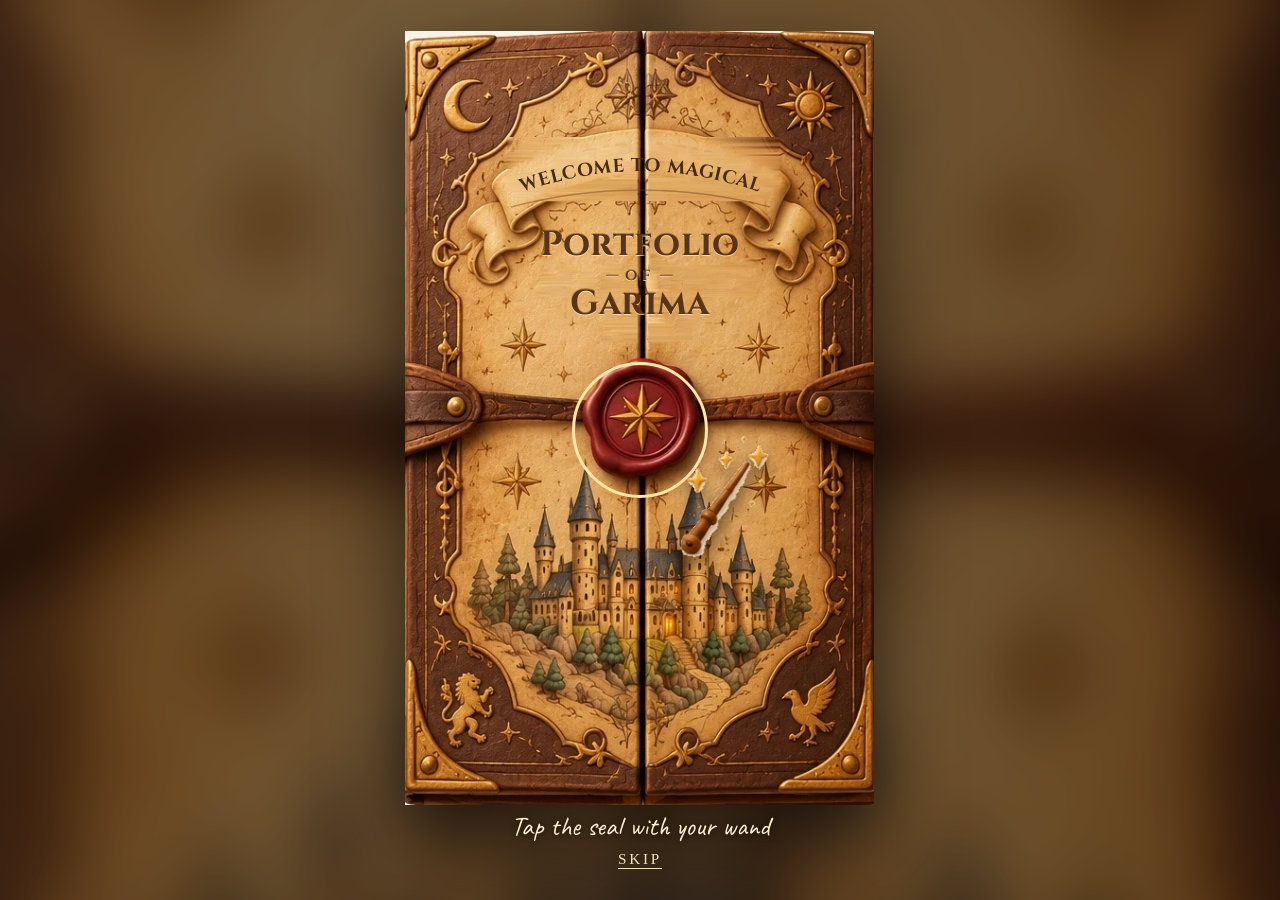
==== index.html @ 76c867f3 "Contact: simple letter with a Send My Owl button, socials below, drop super.page Co-Authored-By: Cla" ====
<!doctype html>
<html lang="en">
<head>
<meta charset="utf-8">
<meta name="viewport" content="width=device-width,initial-scale=1">
<title>Portfolio of Garima Sahani</title>
<meta name="description" content="Garima Sahani, product marketer and growth strategist. Product-led growth campaigns and GTM that own the full funnel, told as a magical map.">
<meta property="og:title" content="Portfolio of Garima Sahani">
<meta property="og:description" content="Products, brought to life. Users, enchanted to stay.">
<meta property="og:image" content="public/assets/map/els/greathall.png">
<link rel="icon" href="public/assets/icons/wand.png">
<script>try{if(localStorage.getItem('ma-theme')==='night')document.documentElement.setAttribute('data-theme','night');if(!sessionStorage.getItem('ma-entered'))document.documentElement.classList.add('door-on')}catch(e){}
// if the scripts never run, don't leave the cover stuck over the map
setTimeout(function(){if(!window.MA)document.documentElement.classList.remove('door-on')},5000)</script>
<link rel="preconnect" href="https://fonts.googleapis.com"><link rel="preconnect" href="https://fonts.gstatic.com" crossorigin>
<link rel="stylesheet" href="https://fonts.googleapis.com/css2?family=Caveat:wght@400;600&family=Hanken+Grotesk:wght@400;500;600;700&family=Cinzel:wght@600;700&family=Cinzel+Decorative:wght@700&family=Cormorant+Garamond:ital,wght@0,500;0,600;0,700;1,500&family=IM+Fell+English&display=swap">
<link rel="stylesheet" href="assets/css/academy.css?v=68"><link rel="stylesheet" href="assets/css/landing.css?v=68">
<script src="assets/js/core.js?v=68" defer></script><script src="assets/js/landing.js?v=68" defer></script>
</head>
<body data-page="home">
<header class="nav" id="top">
  <div class="wrap">
    <ul class="links" id="links"><li><a href="index.html" aria-current="page">Home</a></li><li><a href="about.html">About</a></li><li><a href="experience.html">Experience</a></li><li><a href="skills.html">Skills</a></li><li><a href="projects.html">Projects</a></li><li><a href="spec-lab.html">Spec Lab</a></li><li><a href="common-room.html">Common Room</a></li><li><a href="contact.html">Contact</a></li></ul>
    <button class="navbtn" id="searchBtn" type="button" aria-label="Accio: search the site (press /)"><img src="public/assets/ornaments/search.png" alt=""></button>
    <button class="navbtn" id="themeBtn" type="button" aria-pressed="false" aria-label="Nox: darken the room, light it with your wand"><img src="public/assets/icons/moon.png" alt=""></button>
    <button class="navbtn" id="menuBtn" type="button" aria-expanded="false" aria-controls="links" aria-label="Menu"><img src="public/assets/ornaments/menu.png" alt=""></button>
  </div>
</header>

<!-- The whole landing page is the opened map: every place on it is a room of the portfolio -->
<main id="main" class="world">
  <h1 class="sr">Portfolio of Garima Sahani</h1>
  <svg class="paths" id="paths" aria-hidden="true"></svg>
  <nav class="mapworld" id="world" aria-label="Map of the portfolio"></nav>
</main>

<!-- The cover: a leather-bound map, sealed with wax, shown once per visit -->
<div class="door" id="door" role="dialog" aria-modal="true" aria-label="Portfolio of Garima: tap the seal to open the map">
  <div class="coverfill" aria-hidden="true"></div>
  <div class="door-dust" id="doorDust" aria-hidden="true"></div>
  <div class="book" id="portal">
    <div class="half l"><div class="cv"><img src="public/assets/map/cover.jpg" alt="" width="496" height="818">
        <svg class="rib" viewBox="0 0 496 818"><path id="arcL" d="M118 172Q248 124 380 172" fill="none"/><path class="edge" d="M112 186Q248 150 386 186"/><text text-anchor="middle"><textPath href="#arcL" startOffset="50%">WELCOME TO MAGICAL</textPath></text></svg>
        <p class="ttl"><b>Portfolio</b><span>of</span><b>Garima</b></p></div></div>
    <div class="half r"><div class="cv"><img src="public/assets/map/cover.jpg" alt="" width="496" height="818">
        <svg class="rib" viewBox="0 0 496 818"><path id="arcR" d="M118 172Q248 124 380 172" fill="none"/><path class="edge" d="M112 186Q248 150 386 186"/><text text-anchor="middle"><textPath href="#arcR" startOffset="50%">WELCOME TO MAGICAL</textPath></text></svg>
        <p class="ttl"><b>Portfolio</b><span>of</span><b>Garima</b></p></div></div>
    <button class="wax" id="doorOpen" type="button" aria-label="Break the seal and open the map"></button>
    <img class="wandhint" src="public/assets/icons/wand.png" alt="" aria-hidden="true">
  </div>
  <p class="door-hint">Tap the seal with your wand</p>
  <button class="doorskip" id="doorSkip" type="button">Skip</button>
</div>

<div class="accio" id="accio" role="dialog" aria-modal="true" aria-labelledby="accioL">
  <div class="box"><label id="accioL" for="accioQ">Accio…</label><input id="accioQ" type="search" placeholder="a project, a brand, a skill" autocomplete="off"><ul id="accioOut"></ul></div>
</div>
</body>
</html>
---- assets/css/academy.css ----
/* Magical Academy design system: tokens, type, parchment, ornaments, shared components */
:root{
  --red:#B82E24; --red-deep:#7E1D16;
  --gold:#D4A84A; --gold-soft:#E9CF8E; --gold-text:#7A5716;
  --green:#3B6B4F; --blue:#3A5BA9; --plum:#6C4BA6;
  --brown:#6B4A2F; --brown-deep:#4A3220; --ink:#3E2A1A;
  --parch:#F6E8D6; --parch-2:#EEDCC0; --parch-3:#E4CCA6; --stone:#A8A39A;
  --display:'Cinzel',Georgia,serif;
  --serif:'Cormorant Garamond',Georgia,serif;
  --fell:'IM Fell English',Georgia,serif;
  --hand:'Caveat',cursive;
  --shadow:0 2px 0 rgba(255,255,255,.6) inset,0 10px 24px -12px rgba(74,50,32,.45);
  --clay:drop-shadow(0 10px 12px rgba(74,50,32,.28));
  --ease:cubic-bezier(.2,.8,.2,1);
  --wrap:1160px;
}
*{box-sizing:border-box}
html{scroll-behavior:smooth;-webkit-text-size-adjust:100%}
body{font-variant-ligatures:none;font-feature-settings:'liga' 0,'clig' 0,'dlig' 0,'calt' 0;margin:0;color:var(--ink);font:500 1.22rem/1.6 var(--serif);
  background-color:var(--parch);
  background-image:radial-gradient(ellipse at 50% 0,rgba(255,250,240,.7),transparent 60%),radial-gradient(ellipse at 50% 120%,rgba(180,130,70,.18),transparent 60%),url(../../public/assets/backgrounds/parchment.svg);
  background-attachment:fixed,fixed,scroll;overflow-x:hidden}
body::before{content:"";position:fixed;inset:0;pointer-events:none;z-index:1;box-shadow:inset 0 0 120px rgba(140,95,45,.22)}
img{max-width:100%;display:block}
a{color:var(--red-deep);text-underline-offset:3px}
h1,h2,h3{font-weight:700;color:var(--brown-deep);line-height:1.12;margin:0}
p{margin:0}
button{font:inherit;color:inherit}
:focus-visible{outline:3px solid var(--plum);outline-offset:3px;border-radius:6px}
.sr{position:absolute!important;width:1px;height:1px;overflow:hidden;clip:rect(0 0 0 0);white-space:nowrap}
.skip{position:absolute;left:12px;top:-60px;z-index:100;background:var(--brown);color:var(--parch);padding:8px 14px;border-radius:8px}
.skip:focus{top:12px}
.wrap{max-width:var(--wrap);margin:0 auto;padding:0 24px;position:relative;z-index:2}
.todo{font-family:var(--hand);font-size:1.1em;color:var(--plum);background:rgba(108,75,166,.08);border:1px dashed rgba(108,75,166,.45);padding:0 6px;border-radius:6px}

/* ornaments */
.orn{display:flex;align-items:center;gap:12px;color:var(--gold)}
.orn::before,.orn::after{content:"";height:1px;flex:1;background:linear-gradient(90deg,transparent,var(--gold) 30%,var(--gold) 70%,transparent)}
.star{width:14px;height:14px;flex:none;background:currentColor;clip-path:polygon(50% 0,61% 39%,100% 50%,61% 61%,50% 100%,39% 61%,0 50%,39% 39%)}
.label{font:400 .95rem/1 var(--fell);letter-spacing:.32em;text-transform:uppercase;color:var(--gold-text)}
.shead{text-align:center;max-width:760px;margin:0 auto 48px}
.shead .label{display:inline-flex;align-items:center;gap:10px}
.shead .label .star{width:10px;height:10px;color:var(--gold)}
.shead h2{font-family:var(--display);font-size:clamp(2rem,4.6vw,3.3rem);margin:14px 0 14px;letter-spacing:.01em}
.shead p{font-size:1.3rem;color:var(--brown)}
.shead .orn{max-width:340px;margin:18px auto 0}
.frame{position:relative;border:1.5px solid var(--gold);border-radius:18px;padding:6px}
.frame::after{content:"";position:absolute;inset:5px;border:1px solid rgba(212,168,74,.55);border-radius:13px;pointer-events:none}
.corners>i{position:absolute;width:56px;height:68px;background:url(../../public/assets/ornaments/corner.png) no-repeat center/contain;pointer-events:none;z-index:3}
.corners>i:nth-child(1){left:6px;top:6px}
.corners>i:nth-child(2){right:6px;top:6px;transform:scaleX(-1)}
.corners>i:nth-child(3){left:6px;bottom:6px;transform:scaleY(-1)}
.corners>i:nth-child(4){right:6px;bottom:6px;transform:scale(-1)}

/* clay objects */
.clay{filter:var(--clay);transition:transform .45s var(--ease),filter .45s}
.float{animation:float 6s ease-in-out infinite}
@keyframes float{50%{transform:translateY(-10px)}}

/* buttons: sculpted brown pill with antique-gold rim, like the kit's EXPLORE */
.btn{--b:var(--brown);display:inline-flex;align-items:center;gap:12px;padding:14px 28px;border-radius:999px;border:2.5px solid var(--gold);
  background:linear-gradient(180deg,#8A6240 0%,var(--b) 45%,#553822 100%);color:#F8E9C8;font:400 1rem/1 var(--fell);letter-spacing:.2em;text-transform:uppercase;text-decoration:none;cursor:pointer;
  box-shadow:inset 0 2px 0 rgba(255,235,190,.35),inset 0 -3px 0 rgba(0,0,0,.25),0 0 0 2px #8A6420,0 10px 20px -8px rgba(74,50,32,.6);transition:transform .25s var(--ease),box-shadow .25s}
.btn:hover{transform:translateY(-2px);box-shadow:inset 0 2px 0 rgba(255,235,190,.35),inset 0 -3px 0 rgba(0,0,0,.25),0 0 0 2px #8A6420,0 0 22px rgba(212,168,74,.55),0 14px 24px -8px rgba(74,50,32,.6)}
.btn:active{transform:translateY(1px)}
.btn .arr{transition:transform .25s}
.btn:hover .arr{transform:translateX(4px)}
.btn.ghost{background:rgba(255,248,236,.7);color:var(--brown-deep);box-shadow:inset 0 2px 0 #fff,0 0 0 2px rgba(138,100,32,.35),0 8px 16px -10px rgba(74,50,32,.5)}
.chip{display:inline-block;font:400 .78rem/1 var(--fell);letter-spacing:.18em;text-transform:uppercase;padding:6px 10px 5px;border-radius:999px;border:1px solid rgba(212,168,74,.8);color:var(--gold-text);background:rgba(255,250,240,.6)}

/* top navigation */
.nav{position:sticky;top:0;z-index:60;background:rgba(246,232,214,.92);backdrop-filter:blur(6px);-webkit-backdrop-filter:blur(6px);border-bottom:1.5px solid var(--gold);box-shadow:0 1px 0 #fff8,0 6px 18px -12px rgba(74,50,32,.5)}
.nav::after{content:"";position:absolute;left:0;right:0;bottom:-5px;height:1px;background:rgba(212,168,74,.5)}
.nav .wrap{display:flex;align-items:center;gap:18px;height:66px}
.brand{font-variant-ligatures:none;display:flex;align-items:center;gap:10px;text-decoration:none;color:var(--brown-deep);font:700 1.05rem/1 var(--display);margin-right:auto;white-space:nowrap}
.brand img{width:34px;height:34px;object-fit:contain;filter:drop-shadow(0 3px 3px rgba(74,50,32,.3))}
.links{display:flex;gap:2px;list-style:none;margin:0;padding:0}
.links a{display:block;padding:8px 10px;border-radius:999px;text-decoration:none;color:var(--brown);font:400 .98rem/1 var(--fell);letter-spacing:.06em;transition:background .2s,color .2s}
.links a:hover,.links a[aria-current]{background:rgba(212,168,74,.22);color:var(--brown-deep)}
.navbtn{width:42px;height:42px;border:0;padding:0;background:none;cursor:pointer;border-radius:50%;flex:none;display:grid;place-items:center}
.navbtn img{width:40px;height:40px;object-fit:contain;transition:transform .25s}
.navbtn:hover img{transform:scale(1.08) rotate(-4deg)}
#menuBtn{display:none}
@media (max-width:1080px){
  #menuBtn{display:grid}
  .links{position:absolute;top:66px;left:12px;right:12px;flex-direction:column;padding:10px;background:var(--parch);border:1.5px solid var(--gold);border-radius:16px;box-shadow:0 18px 30px -16px rgba(74,50,32,.6);display:none}
  .links.open{display:flex}
  .links a{padding:13px 14px;font-size:1.1rem}
  .brand span{display:none}
}

/* footer */
.foot{position:relative;z-index:2;text-align:center;padding:40px 24px 56px;color:var(--brown);font-family:var(--fell)}
.foot .orn{max-width:420px;margin:0 auto 16px}
.foot p+p{margin-top:6px;font-family:var(--hand);font-size:1.35rem;color:var(--gold-text)}

/* search (Accio) */
.accio{position:fixed;inset:0;z-index:80;background:rgba(62,42,26,.45);display:none;align-items:flex-start;justify-content:center;padding:12vh 16px 16px}
.accio.open{display:flex}
.accio .box{width:min(560px,100%);background:var(--parch) url(../../public/assets/backgrounds/parchment.svg);border:2px solid var(--gold);border-radius:18px;padding:18px;box-shadow:0 30px 60px -20px rgba(40,25,10,.6)}
.accio label{font:400 .9rem/1 var(--fell);letter-spacing:.2em;text-transform:uppercase;color:var(--gold-text)}
.accio input{width:100%;margin-top:10px;padding:12px 14px;font:500 1.25rem var(--serif);border:1.5px solid rgba(138,100,32,.5);border-radius:12px;background:#FFF9EE;color:var(--ink)}
.accio ul{list-style:none;margin:12px 0 0;padding:0;max-height:50vh;overflow:auto}
.accio li a{display:block;padding:9px 10px;border-radius:10px;text-decoration:none;color:var(--ink)}
.accio li a:hover,.accio li a:focus{background:rgba(212,168,74,.2)}
.accio li small{display:block;font-family:var(--fell);color:var(--gold-text);font-size:.85rem}

/* sparkles */
.spark{position:fixed;z-index:90;pointer-events:none;width:10px;height:10px;background:var(--gold);clip-path:polygon(50% 0,61% 39%,100% 50%,61% 61%,50% 100%,39% 61%,0 50%,39% 39%);animation:spark .8s ease-out forwards}
@keyframes spark{to{transform:translate(var(--dx),var(--dy)) scale(.2) rotate(120deg);opacity:0}}

/* night: the room goes dark and only the wand's light remains */
.darkness{position:fixed;inset:0;z-index:55;pointer-events:none;opacity:0;transition:opacity .5s;background:radial-gradient(circle 200px at var(--lx,50%) var(--ly,40%),rgba(255,200,110,.12) 0,rgba(20,12,4,.2) 55%,rgba(14,9,4,.93) 100%)}
:root[data-theme="night"] .darkness{opacity:1}
:root[data-theme="night"] .nav{background:rgba(42,28,16,.96);border-color:#8A6420}
:root[data-theme="night"] .nav .brand,:root[data-theme="night"] .links a{color:#F1DDB4}
.lumos-hint{position:fixed;left:50%;bottom:calc(18px + env(safe-area-inset-bottom,0px));transform:translateX(-50%);z-index:58;background:rgba(30,20,10,.88);color:#F1DDB4;font:1.25rem var(--hand);padding:6px 16px;border-radius:999px;display:none;white-space:nowrap;max-width:calc(100vw - 32px);overflow:hidden;text-overflow:ellipsis}
:root[data-theme="night"] .lumos-hint{display:block}

/* photos keep a warm storybook tone */
.photo img{filter:sepia(.28) saturate(.9) contrast(1.03)}

@media (prefers-reduced-motion:reduce){
  *,*::before,*::after{animation-duration:.01ms!important;animation-iteration-count:1!important;transition-duration:.01ms!important;scroll-behavior:auto!important}
}

/* gold clay frame: a sculpted, rounded gilt moulding around a vintage-toned photo */
.gframe{position:relative;margin:0;padding:11px;border-radius:24px;
  background:radial-gradient(circle at 30% 20%,#FFF1C4 0,rgba(255,241,196,0) 32%),linear-gradient(150deg,#F4D68C 0%,#D4A84A 38%,#B07F2C 68%,#E6C373 100%);
  box-shadow:inset 0 3px 2px rgba(255,248,220,.85),inset 0 -5px 7px rgba(105,66,14,.5),inset 3px 0 4px rgba(255,236,180,.45),inset -3px 0 5px rgba(120,80,20,.35),0 14px 22px -10px rgba(74,50,32,.6),0 2px 0 rgba(74,50,32,.15)}
.gframe::before{content:"";position:absolute;inset:5px;border-radius:19px;border:1.5px solid rgba(255,244,208,.55);box-shadow:inset 0 0 0 1px rgba(122,87,22,.25);pointer-events:none}
.gframe .gf-in{position:relative;display:block;border-radius:15px;overflow:hidden;box-shadow:0 0 0 2px #8A6420,inset 0 2px 6px rgba(0,0,0,.35)}
.gframe .gf-in::after{content:"";position:absolute;inset:0;pointer-events:none;border-radius:inherit;background:radial-gradient(ellipse at 50% 45%,transparent 55%,rgba(74,42,12,.42) 100%);box-shadow:inset 0 3px 8px rgba(40,24,6,.45)}
.gframe img{display:block;width:100%;height:auto;object-fit:cover;filter:sepia(.5) saturate(.78) contrast(1.06) brightness(.97)}
.gframe.oval,.gframe.oval::before,.gframe.oval .gf-in{border-radius:50%}
.gframe.oval img{aspect-ratio:1/1}
.gframe figcaption{font:1.3rem/1.1 var(--hand);text-align:center;color:var(--brown-deep);margin-top:10px}
.gframe .knob{position:absolute;width:16px;height:16px;border-radius:50%;background:radial-gradient(circle at 35% 30%,#FFF3C8,#D4A84A 55%,#8A6420);box-shadow:0 2px 3px rgba(74,50,32,.45)}

/* Wand cursor: the tip of the wand (top right) is the hotspot */
html,body,#lab,#lab *{cursor:url(../../public/assets/icons/wand-cursor.png) 35 14,auto}
a,button,summary,label,select,[role=button],[tabindex]:not([tabindex="-1"]),.book,.potion,.house,.orb,.hatbtn,.card,#lab button,#lab .ccard,#lab [onclick]{cursor:url(../../public/assets/icons/wand-cursor.png) 35 14,pointer}
input:not([type=range]):not([type=checkbox]):not([type=radio]):not([type=submit]),textarea{cursor:text}

/* subpages: a way back to the map, a next-room pager and the footer room list */
.roomtop{padding-top:22px}
.backmap{display:inline-block;font:400 .95rem var(--fell);letter-spacing:.14em;text-transform:uppercase;color:var(--gold-text);text-decoration:none;padding:6px 12px;border-radius:999px;border:1px solid rgba(212,168,74,.7);background:rgba(255,250,240,.6)}
.backmap:hover{background:rgba(212,168,74,.2)}
.roompager{margin:10px auto 70px}
.footnav{display:flex;flex-wrap:wrap;justify-content:center;gap:4px 14px;margin:0 auto 14px;max-width:760px}
.footnav a{color:var(--brown);font:400 .95rem var(--fell);letter-spacing:.1em;text-transform:uppercase;text-decoration:none}
.footnav a:hover{color:var(--red-deep);text-decoration:underline}
main>section:first-of-type{padding-top:50px}

/* ---------- the book: a desk, a leather nav, and every section a parchment page bound in leather ---------- */
body{background:#3A2213;background-image:radial-gradient(ellipse at 50% 0,rgba(140,90,50,.55),transparent 60%),radial-gradient(ellipse at 50% 120%,rgba(0,0,0,.45),transparent 60%),repeating-linear-gradient(90deg,rgba(0,0,0,.14) 0 2px,transparent 2px 9px,rgba(255,220,170,.04) 9px 11px,transparent 11px 23px),linear-gradient(180deg,#5A3519,#3A2213);background-attachment:fixed}
body::before{box-shadow:inset 0 0 160px rgba(0,0,0,.55)}
.nav{background:linear-gradient(180deg,#7A4826,#5A3318 60%,#45260F);border-bottom:2px solid #C9973F;box-shadow:0 2px 0 #2E1A0B,0 10px 20px -8px rgba(0,0,0,.6)}
.nav::after{background:rgba(201,151,63,.45)}
.nav .brand{color:#F3E0B5}
.links a{color:#EBD3A0}
.links a:hover,.links a[aria-current]{background:rgba(201,151,63,.25);color:#FFF1CF}
@media (max-width:1080px){.links{background:linear-gradient(180deg,#6A3C1D,#4B2A13);border-color:#C9973F}}
main>section{padding:46px 0}
main>section>.wrap,body[data-page=case] main>.wrap,.lost>div{max-width:calc(var(--wrap) + 40px);padding:clamp(40px,6vw,72px) clamp(20px,5vw,64px);border-radius:14px;
  background:radial-gradient(circle at 12% 10%,rgba(120,72,24,.16),transparent 14%),radial-gradient(circle at 90% 85%,rgba(120,72,24,.15),transparent 16%),radial-gradient(circle at 75% 20%,rgba(255,250,230,.4),transparent 28%),radial-gradient(ellipse at 50% 45%,#F3E2BC 0,#E8D0A0 60%,#D6B57D 100%);
  box-shadow:inset 0 0 0 2px rgba(138,90,38,.55),inset 0 0 0 7px rgba(243,226,188,.7),inset 0 0 0 8px rgba(138,90,38,.4),inset 0 0 60px rgba(110,66,22,.35),0 0 0 4px #C9973F,0 0 0 16px #6A3C1D,0 0 0 18px #2E1A0B,0 34px 60px -22px rgba(0,0,0,.85)}
main>section>.wrap::before,body[data-page=case] main>.wrap::before,.lost>div::before{content:"";position:absolute;inset:-14px;pointer-events:none;z-index:4;
  background:url(../../public/assets/ornaments/corner.png) left top/52px auto no-repeat,url(../../public/assets/ornaments/corner-tr.png) right top/52px auto no-repeat}
main>section>.wrap::after,body[data-page=case] main>.wrap::after,.lost>div::after{content:"";position:absolute;inset:-14px;pointer-events:none;z-index:4;
  background:url(../../public/assets/ornaments/corner-bl.png) left bottom/52px auto no-repeat,url(../../public/assets/ornaments/corner-br.png) right bottom/52px auto no-repeat}
@media (max-width:700px){main>section>.wrap{margin:0 14px;box-shadow:inset 0 0 0 2px rgba(138,90,38,.55),inset 0 0 60px rgba(110,66,22,.35),0 0 0 3px #C9973F,0 0 0 10px #6A3C1D,0 0 0 12px #2E1A0B,0 24px 40px -20px rgba(0,0,0,.85)}main>section>.wrap::before,main>section>.wrap::after{inset:-9px;background-size:36px auto}}
/* section titles read like the map's plaques */
.shead h2{display:table;margin-left:auto;margin-right:auto;font-family:var(--display);font-weight:700;letter-spacing:.02em;padding:.25em .9em .3em;border-radius:12px;background:linear-gradient(180deg,#F8EACB,#EBD3A0);box-shadow:inset 0 0 0 1.5px rgba(138,90,38,.55),0 6px 12px -6px rgba(60,30,8,.5)}
.shead .label{color:#7A4A1C}
/* things that sit on the desk, outside the pages */
.roomtop{padding-top:26px}
.backmap{color:#F3E0B5;border-color:rgba(201,151,63,.8);background:rgba(46,26,11,.35)}
.backmap:hover{background:rgba(201,151,63,.25)}
.roompager a{color:#F3E0B5}
.roompager .btn.ghost{background:linear-gradient(180deg,#F8EACB,#EBD3A0);color:#4A3220}
.foot{color:#E8D2A4}
.foot p+p{color:#D9AE55}
.footnav a{color:#EBD3A0}
.footnav a:hover{color:#fff}
body[data-page=case] main>.wrap{margin:40px auto}
.lost>div{position:relative}

/* the top bar holds only search, night mode and the menu; every room lives in the menu */
.nav .brand{display:none}
.nav .wrap{justify-content:flex-end}
#menuBtn{display:grid}
.links{position:absolute;top:calc(100% + 6px);right:12px;left:auto;width:min(290px,calc(100vw - 24px));flex-direction:column;gap:2px;padding:10px;border:1.5px solid #C9973F;border-radius:16px;
  background:linear-gradient(180deg,#6A3C1D,#4B2A13);box-shadow:0 18px 30px -16px rgba(0,0,0,.8);display:none}
.links.open{display:flex}
.links a{padding:11px 14px;font-size:1.05rem}

.soundtoggle{display:block;width:100%;text-align:left;border:0;background:none;padding:11px 14px;border-radius:999px;color:#EBD3A0;font:400 1.05rem/1 var(--fell);letter-spacing:.06em;cursor:pointer;border-top:1px solid rgba(201,151,63,.3);border-radius:0 0 12px 12px;margin-top:4px}
.soundtoggle:hover{background:rgba(201,151,63,.25);color:#FFF1CF}
---- assets/css/landing.css ----
/* Landing: the wax-sealed cover, then the opened map filling the screen. Nothing else. */
body[data-page=home]{overflow:hidden;height:100vh;height:100dvh}
body[data-page=home]::before{display:none}

/* the top bar floats over the map: search, night and the menu, nothing more */
body[data-page=home] .nav{position:fixed;left:auto;right:0;top:0;background:none;border:0;box-shadow:none;z-index:70}
body[data-page=home] .nav::after{display:none}
body[data-page=home] .nav .wrap{max-width:none;height:auto;padding:14px 16px;gap:10px}

/* ---------- the map: one parchment sheet filling the screen, built from the illustrated pieces ---------- */
.world{position:fixed;top:0;right:0;bottom:0;left:0;overflow:hidden;--u:10px;
  background:radial-gradient(circle at 14% 22%,rgba(140,88,32,.16) 0,transparent 13%),radial-gradient(circle at 86% 76%,rgba(140,88,32,.15) 0,transparent 15%),radial-gradient(circle at 70% 30%,rgba(255,248,225,.35) 0,transparent 30%),
    radial-gradient(ellipse at 50% 48%,#EDCD92 0,#E2BB78 45%,#CFA060 78%,#A9763A 100%),url(../../public/assets/backgrounds/parchment.svg)}
/* worn edges, a drawn border and the old fold */
.world::before{content:"";position:absolute;top:0;right:0;bottom:0;left:0;pointer-events:none;z-index:1;box-shadow:inset 0 0 120px rgba(110,62,18,.55),inset 0 0 30px rgba(90,50,14,.4)}
.world::after{content:"";position:absolute;top:14px;right:14px;bottom:14px;left:14px;pointer-events:none;z-index:1;border:2px solid rgba(92,58,24,.55);box-shadow:inset 0 0 0 4px rgba(240,215,163,.4),inset 0 0 0 5px rgba(92,58,24,.35);border-radius:6px;
  background:linear-gradient(90deg,transparent calc(50% - 1px),rgba(110,70,28,.18) 50%,rgba(255,245,220,.25) calc(50% + 2px),transparent calc(50% + 5px))}
.paths{position:absolute;top:0;left:0;width:100%;height:100%;z-index:2;pointer-events:none;overflow:visible}
.paths path{fill:none;stroke:#5A3416;stroke-width:calc(var(--u) * .32);stroke-linecap:round;stroke-dasharray:0 calc(var(--u) * 1.1);opacity:.75}
.mapworld{position:absolute;top:0;right:0;bottom:0;left:0;z-index:3}
.el{position:absolute;display:block;width:calc(var(--u) * var(--s));transform:translate(-50%,-50%);z-index:var(--z,1)}
.el img{display:block;width:100%;height:auto}
.el.deco{pointer-events:none}
.el.tree img{filter:drop-shadow(0 calc(var(--u) * .3) calc(var(--u) * .25) rgba(70,40,10,.3))}
.el.float img{animation:float 6s ease-in-out var(--d,0s) infinite}
.el.fly img{animation:fly 9s ease-in-out infinite}
@keyframes fly{25%{transform:translate(4%,-10%) rotate(-3deg)}50%{transform:translate(8%,0) rotate(0)}75%{transform:translate(4%,8%) rotate(3deg)}}
.el.cloud img{animation:drift 26s ease-in-out infinite alternate}
@keyframes drift{to{transform:translateX(12%)}}
/* places: lift and glow under the wand */
a.el{text-decoration:none;z-index:6;transition:filter .3s}
a.el img{transition:transform .35s var(--ease),filter .35s;filter:drop-shadow(0 calc(var(--u) * .5) calc(var(--u) * .5) rgba(70,40,10,.35))}
a.el:hover img,a.el:focus-visible img{transform:translateY(calc(var(--u) * -.6)) scale(1.04);filter:drop-shadow(0 0 calc(var(--u) * 1.2) rgba(255,214,110,.95)) drop-shadow(0 calc(var(--u) * .8) calc(var(--u) * .6) rgba(70,40,10,.35))}
a.el:focus-visible{outline:none}
/* a sign for the place the pieces don't name, shaped like the pieces' own scrolls */
.scrollsign{position:relative;display:table;margin:calc(var(--u) * -1.2) auto 0;text-align:center;padding:calc(var(--u) * .7) calc(var(--u) * 1.4) calc(var(--u) * .8);border-radius:calc(var(--u) * .4);
  background:linear-gradient(180deg,#F1DCAF,#E2C185 60%,#D4AF6D);box-shadow:inset 0 0 0 1px rgba(110,70,28,.45),inset 0 calc(var(--u) * -.3) calc(var(--u) * .5) rgba(140,90,40,.35),0 calc(var(--u) * .3) calc(var(--u) * .5) rgba(70,40,10,.4)}
.scrollsign::before,.scrollsign::after{content:"";position:absolute;top:8%;bottom:-10%;width:calc(var(--u) * 1.1);border-radius:calc(var(--u) * .5);background:linear-gradient(90deg,#C9A060,#E9CD95 50%,#B98F52);box-shadow:inset 0 0 0 1px rgba(110,70,28,.4)}
.scrollsign::before{left:calc(var(--u) * -.5)}.scrollsign::after{right:calc(var(--u) * -.5)}
.scrollsign b{display:block;font:500 calc(var(--u) * 1.45)/1.1 var(--serif);color:#3A2410;white-space:nowrap}
.scrollsign i{display:block;font:italic 500 calc(var(--u) * 1.1)/1.2 var(--serif);color:#5A3E22}
/* the places rise onto the map one after another when it opens */
.world.rise a.el{animation:rise .7s cubic-bezier(.3,1.5,.5,1) both;animation-delay:calc(var(--i) * .16s + .2s)}
@keyframes rise{from{opacity:0;transform:translate(-50%,-30%) scale(.6)}to{opacity:1;transform:translate(-50%,-50%) scale(1)}}
@media (prefers-reduced-motion:reduce){.el img{animation:none!important}.world.rise a.el{animation:none}}

/* ---------- the cover ---------- */
.door{display:none}
html.door-on .door{display:flex}
.door{position:fixed;top:0;right:0;bottom:0;left:0;z-index:200;flex-direction:column;align-items:center;justify-content:center;gap:8px;overflow:hidden;transition:opacity .9s ease,visibility 0s linear .9s}
.coverfill{position:absolute;top:-40px;right:-40px;bottom:-40px;left:-40px;background:url(../../public/assets/map/cover.jpg) center/cover;filter:blur(30px) brightness(.5);transform:scale(1.1);transition:opacity 1.2s ease .6s}
.door.opening .coverfill{opacity:0}
.door.gone{opacity:0;visibility:hidden}
.door-dust{position:absolute;top:0;right:0;bottom:0;left:0;pointer-events:none}
.door-dust i{position:absolute;width:var(--s,4px);height:var(--s,4px);border-radius:50%;background:radial-gradient(circle,#FFE7A8,rgba(212,168,74,0) 70%);opacity:0;animation:dust var(--d,9s) linear var(--t,0s) infinite}

.book{position:relative;height:80vh;width:calc(80vh * 496 / 818);height:min(86vh,calc(94vw * 818 / 496));height:min(86dvh,calc(94vw * 818 / 496));aspect-ratio:496/818;perspective:2400px;flex:none}
.half{position:absolute;top:0;bottom:0;width:50%;transform-style:preserve-3d;transition:transform 1.6s cubic-bezier(.6,0,.25,1) .35s,opacity .5s ease 1.15s}
.half.l{left:0;transform-origin:0 50%}
.half.r{right:0;transform-origin:100% 50%}
.half .cv{position:absolute;top:0;bottom:0;left:0;width:200%;overflow:hidden;container-type:inline-size}
.half.r .cv{left:-100%}
.half.l .cv{clip-path:inset(0 50% 0 0)}
.half.r .cv{clip-path:inset(0 0 0 50%)}
.book{filter:drop-shadow(0 30px 40px rgba(0,0,0,.6))}
.cv>img{position:absolute;top:0;right:0;bottom:0;left:0;width:100%;height:100%;display:block}
.cv .rib{position:absolute;top:0;right:0;bottom:0;left:0;width:100%;height:100%}
.cv .rib .edge{fill:none;stroke:rgba(110,66,26,.45);stroke-width:1.6}
.cv .rib text{font:700 19.5px 'Cinzel',var(--serif);letter-spacing:.04em;fill:#4A2A12}
.cv .ttl{position:absolute;left:0;right:0;top:25.4%;margin:0;text-align:center;color:#5A3416;font-family:'Cinzel',var(--serif);text-shadow:0 1px 0 rgba(255,236,200,.75),0 -1px 0 rgba(70,36,10,.35)}
.cv .ttl b{display:block;font-weight:700;font-size:3.6vh;font-size:7.4cqw;line-height:1;letter-spacing:.01em}
.cv .ttl span{display:block;font:600 1.7vh/1.2 'Cinzel',var(--serif);font-size:3.4cqw;letter-spacing:.3em;margin:.25em 0 .1em}
.cv .ttl span::before,.cv .ttl span::after{content:"—";letter-spacing:0;margin:0 .35em;opacity:.7}
/* the seal is part of the art; this invisible button sits on it */
.wax{position:absolute;left:50%;top:51.5%;width:26%;aspect-ratio:1;transform:translate(-50%,-50%);border:0;border-radius:50%;background:none;padding:0;z-index:5;cursor:pointer;animation:sealpulse 2.2s ease-in-out infinite}
@keyframes sealpulse{50%{box-shadow:0 0 0 8px rgba(255,214,140,.16),0 0 40px rgba(255,200,110,.6)}}
.wax:focus-visible{outline:3px solid #FFE7A8;outline-offset:4px}
.wandhint{position:absolute;z-index:6;left:58%;top:52%;width:20%;pointer-events:none;filter:drop-shadow(0 8px 8px rgba(0,0,0,.5));transform-origin:20% 80%;animation:wandtap 2.2s ease-in-out infinite}
@keyframes wandtap{0%,100%{transform:translate(30%,30%) rotate(8deg)}40%{transform:translate(0,0) rotate(-6deg)}50%{transform:translate(-4%,-4%) rotate(-10deg)}}
.door-hint{position:relative;z-index:2;font:1.7rem/1 var(--hand);color:#FBEFD0;text-shadow:0 1px 6px rgba(20,10,4,.8);transition:opacity .4s}
.doorskip{position:relative;z-index:2;border:0;background:none;color:#F3E3BC;font:400 .95rem var(--fell);letter-spacing:.18em;text-transform:uppercase;text-decoration:underline;text-underline-offset:4px;cursor:pointer;transition:opacity .4s}

.door.opening .half.l{transform:rotateY(-150deg);opacity:0}
.door.opening .half.r{transform:rotateY(150deg);opacity:0}
.door.opening .wax{animation:none;opacity:0}
.door.opening .wandhint,.door.opening .door-hint,.door.opening .doorskip{opacity:0;transition:opacity .3s}
.door.opening{pointer-events:none}

@media (prefers-reduced-motion:reduce){.wax,.wandhint{animation:none}}
@keyframes dust{0%{transform:translateY(20px);opacity:0}20%{opacity:.9}100%{transform:translate(var(--x,20px),-220px);opacity:0}}

/* browsers with aspect-ratio size the book and the tall-screen map from their height alone */
@supports (aspect-ratio:1){.book{width:auto}@media (max-aspect-ratio:1/1){.worldstage .artmap{width:auto}}}

/* live text on the ribbon (the ribbon art itself is blank) */
.bantext{position:absolute;top:0;left:0;width:100%;height:100%;overflow:visible}
.bantext text{font:700 19px 'Cinzel',var(--serif);letter-spacing:.04em;fill:#5A3416;paint-order:stroke;stroke:rgba(255,240,205,.45);stroke-width:.6px}
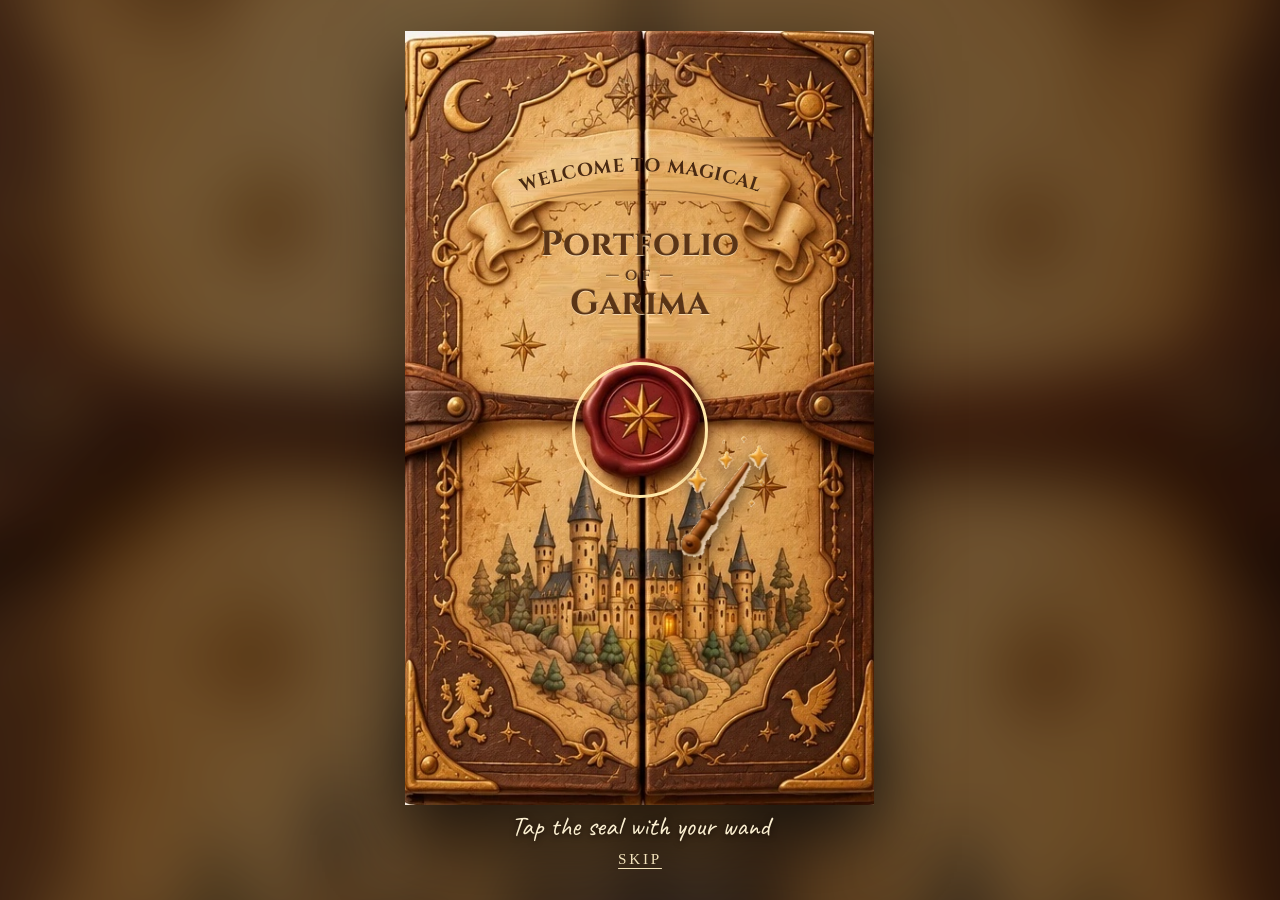
==== commit 946345fb: "Contact: Email, LinkedIn and Instagram as buttons Co-Authored-By: Claude Sonnet 5.5 <noreply@anthrop" ====
--- a/index.html
+++ b/index.html
@@ -14,8 +14,8 @@
 setTimeout(function(){if(!window.MA)document.documentElement.classList.remove('door-on')},5000)</script>
 <link rel="preconnect" href="https://fonts.googleapis.com"><link rel="preconnect" href="https://fonts.gstatic.com" crossorigin>
 <link rel="stylesheet" href="https://fonts.googleapis.com/css2?family=Caveat:wght@400;600&family=Hanken+Grotesk:wght@400;500;600;700&family=Cinzel:wght@600;700&family=Cinzel+Decorative:wght@700&family=Cormorant+Garamond:ital,wght@0,500;0,600;0,700;1,500&family=IM+Fell+English&display=swap">
-<link rel="stylesheet" href="assets/css/academy.css?v=68"><link rel="stylesheet" href="assets/css/landing.css?v=68">
-<script src="assets/js/core.js?v=68" defer></script><script src="assets/js/landing.js?v=68" defer></script>
+<link rel="stylesheet" href="assets/css/academy.css?v=70"><link rel="stylesheet" href="assets/css/landing.css?v=70">
+<script src="assets/js/core.js?v=70" defer></script><script src="assets/js/landing.js?v=70" defer></script>
 </head>
 <body data-page="home">
 <header class="nav" id="top">
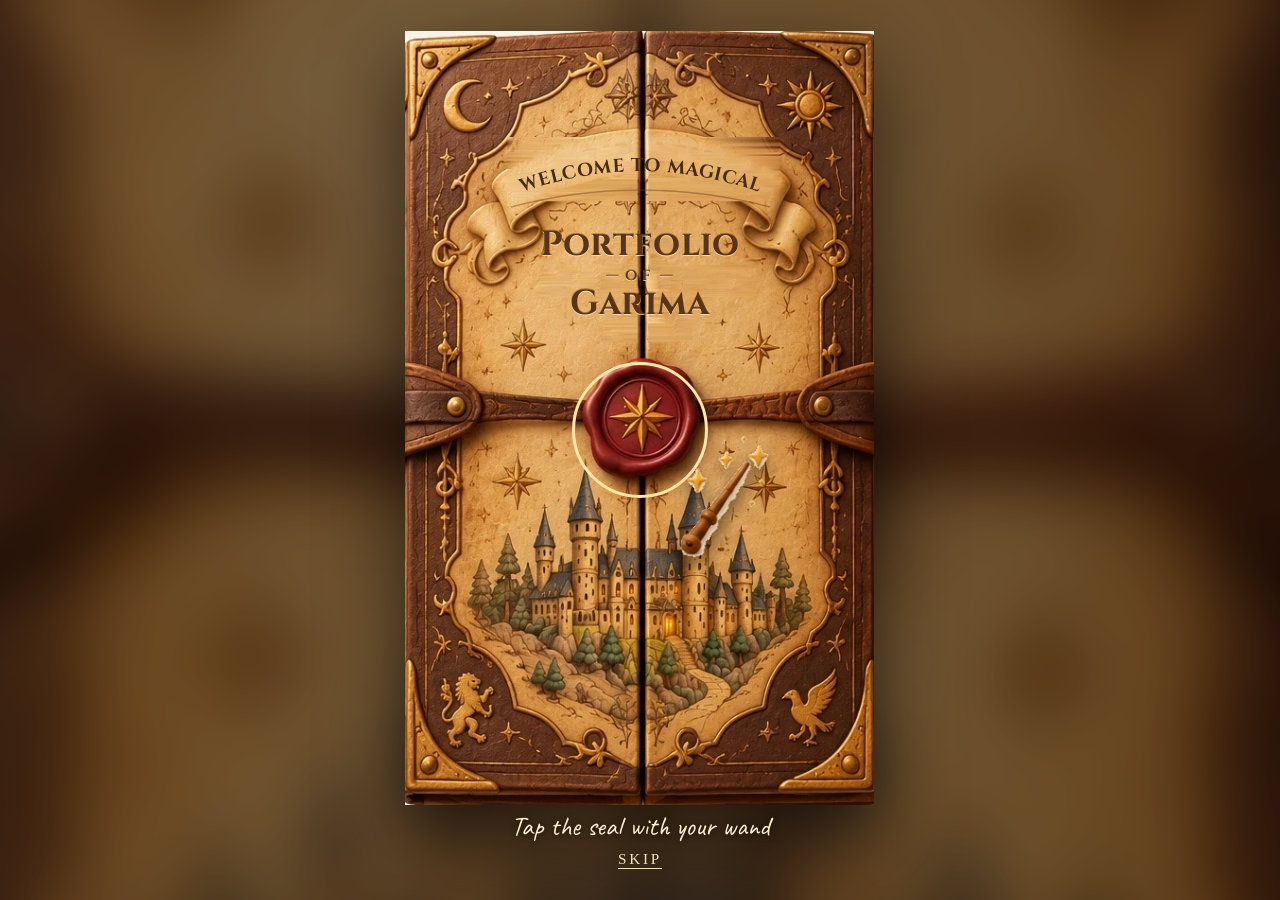
==== commit bb1e43e4: "Mobile fixes: About layout overflow, CRAN/Wanderess frame, case-page frame, Spec Lab room, map sign " ====
--- a/index.html
+++ b/index.html
@@ -14,8 +14,8 @@
 setTimeout(function(){if(!window.MA)document.documentElement.classList.remove('door-on')},5000)</script>
 <link rel="preconnect" href="https://fonts.googleapis.com"><link rel="preconnect" href="https://fonts.gstatic.com" crossorigin>
 <link rel="stylesheet" href="https://fonts.googleapis.com/css2?family=Caveat:wght@400;600&family=Hanken+Grotesk:wght@400;500;600;700&family=Cinzel:wght@600;700&family=Cinzel+Decorative:wght@700&family=Cormorant+Garamond:ital,wght@0,500;0,600;0,700;1,500&family=IM+Fell+English&display=swap">
-<link rel="stylesheet" href="assets/css/academy.css?v=70"><link rel="stylesheet" href="assets/css/landing.css?v=70">
-<script src="assets/js/core.js?v=70" defer></script><script src="assets/js/landing.js?v=70" defer></script>
+<link rel="stylesheet" href="assets/css/academy.css?v=82"><link rel="stylesheet" href="assets/css/landing.css?v=82">
+<script src="assets/js/core.js?v=82" defer></script><script src="assets/js/landing.js?v=82" defer></script>
 </head>
 <body data-page="home">
 <header class="nav" id="top">
--- a/assets/css/academy.css
+++ b/assets/css/academy.css
@@ -162,12 +162,12 @@
 .links a:hover,.links a[aria-current]{background:rgba(201,151,63,.25);color:#FFF1CF}
 @media (max-width:1080px){.links{background:linear-gradient(180deg,#6A3C1D,#4B2A13);border-color:#C9973F}}
 main>section{padding:46px 0}
-main>section>.wrap,body[data-page=case] main>.wrap,.lost>div{max-width:calc(var(--wrap) + 40px);padding:clamp(40px,6vw,72px) clamp(20px,5vw,64px);border-radius:14px;
+main>section>.wrap,body[data-page=case] main>.wrap:not(.roomtop),.lost>div{max-width:calc(var(--wrap) + 40px);padding:clamp(40px,6vw,72px) clamp(20px,5vw,64px);border-radius:14px;
   background:radial-gradient(circle at 12% 10%,rgba(120,72,24,.16),transparent 14%),radial-gradient(circle at 90% 85%,rgba(120,72,24,.15),transparent 16%),radial-gradient(circle at 75% 20%,rgba(255,250,230,.4),transparent 28%),radial-gradient(ellipse at 50% 45%,#F3E2BC 0,#E8D0A0 60%,#D6B57D 100%);
   box-shadow:inset 0 0 0 2px rgba(138,90,38,.55),inset 0 0 0 7px rgba(243,226,188,.7),inset 0 0 0 8px rgba(138,90,38,.4),inset 0 0 60px rgba(110,66,22,.35),0 0 0 4px #C9973F,0 0 0 16px #6A3C1D,0 0 0 18px #2E1A0B,0 34px 60px -22px rgba(0,0,0,.85)}
-main>section>.wrap::before,body[data-page=case] main>.wrap::before,.lost>div::before{content:"";position:absolute;inset:-14px;pointer-events:none;z-index:4;
+main>section>.wrap::before,body[data-page=case] main>.wrap:not(.roomtop)::before,.lost>div::before{content:"";position:absolute;inset:-14px;pointer-events:none;z-index:4;
   background:url(../../public/assets/ornaments/corner.png) left top/52px auto no-repeat,url(../../public/assets/ornaments/corner-tr.png) right top/52px auto no-repeat}
-main>section>.wrap::after,body[data-page=case] main>.wrap::after,.lost>div::after{content:"";position:absolute;inset:-14px;pointer-events:none;z-index:4;
+main>section>.wrap::after,body[data-page=case] main>.wrap:not(.roomtop)::after,.lost>div::after{content:"";position:absolute;inset:-14px;pointer-events:none;z-index:4;
   background:url(../../public/assets/ornaments/corner-bl.png) left bottom/52px auto no-repeat,url(../../public/assets/ornaments/corner-br.png) right bottom/52px auto no-repeat}
 @media (max-width:700px){main>section>.wrap{margin:0 14px;box-shadow:inset 0 0 0 2px rgba(138,90,38,.55),inset 0 0 60px rgba(110,66,22,.35),0 0 0 3px #C9973F,0 0 0 10px #6A3C1D,0 0 0 12px #2E1A0B,0 24px 40px -20px rgba(0,0,0,.85)}main>section>.wrap::before,main>section>.wrap::after{inset:-9px;background-size:36px auto}}
 /* section titles read like the map's plaques */
@@ -183,7 +183,7 @@
 .foot p+p{color:#D9AE55}
 .footnav a{color:#EBD3A0}
 .footnav a:hover{color:#fff}
-body[data-page=case] main>.wrap{margin:40px auto}
+body[data-page=case] main>.wrap:not(.roomtop){margin:40px auto}
 .lost>div{position:relative}
 
 /* the top bar holds only search, night mode and the menu; every room lives in the menu */
@@ -197,3 +197,4 @@
 
 .soundtoggle{display:block;width:100%;text-align:left;border:0;background:none;padding:11px 14px;border-radius:999px;color:#EBD3A0;font:400 1.05rem/1 var(--fell);letter-spacing:.06em;cursor:pointer;border-top:1px solid rgba(201,151,63,.3);border-radius:0 0 12px 12px;margin-top:4px}
 .soundtoggle:hover{background:rgba(201,151,63,.25);color:#FFF1CF}
+@media (max-width:700px){body[data-page=case] main>.wrap:not(.roomtop){margin:24px 14px;box-shadow:inset 0 0 0 2px rgba(138,90,38,.55),inset 0 0 60px rgba(110,66,22,.35),0 0 0 3px #C9973F,0 0 0 10px #6A3C1D,0 0 0 12px #2E1A0B,0 24px 40px -20px rgba(0,0,0,.85)}body[data-page=case] main>.wrap:not(.roomtop)::before,body[data-page=case] main>.wrap:not(.roomtop)::after{inset:-9px;background-size:36px auto}}
--- a/assets/css/landing.css
+++ b/assets/css/landing.css
@@ -33,12 +33,9 @@
 a.el:hover img,a.el:focus-visible img{transform:translateY(calc(var(--u) * -.6)) scale(1.04);filter:drop-shadow(0 0 calc(var(--u) * 1.2) rgba(255,214,110,.95)) drop-shadow(0 calc(var(--u) * .8) calc(var(--u) * .6) rgba(70,40,10,.35))}
 a.el:focus-visible{outline:none}
 /* a sign for the place the pieces don't name, shaped like the pieces' own scrolls */
-.scrollsign{position:relative;display:table;margin:calc(var(--u) * -1.2) auto 0;text-align:center;padding:calc(var(--u) * .7) calc(var(--u) * 1.4) calc(var(--u) * .8);border-radius:calc(var(--u) * .4);
-  background:linear-gradient(180deg,#F1DCAF,#E2C185 60%,#D4AF6D);box-shadow:inset 0 0 0 1px rgba(110,70,28,.45),inset 0 calc(var(--u) * -.3) calc(var(--u) * .5) rgba(140,90,40,.35),0 calc(var(--u) * .3) calc(var(--u) * .5) rgba(70,40,10,.4)}
-.scrollsign::before,.scrollsign::after{content:"";position:absolute;top:8%;bottom:-10%;width:calc(var(--u) * 1.1);border-radius:calc(var(--u) * .5);background:linear-gradient(90deg,#C9A060,#E9CD95 50%,#B98F52);box-shadow:inset 0 0 0 1px rgba(110,70,28,.4)}
-.scrollsign::before{left:calc(var(--u) * -.5)}.scrollsign::after{right:calc(var(--u) * -.5)}
-.scrollsign b{display:block;font:500 calc(var(--u) * 1.45)/1.1 var(--serif);color:#3A2410;white-space:nowrap}
-.scrollsign i{display:block;font:italic 500 calc(var(--u) * 1.1)/1.2 var(--serif);color:#5A3E22}
+.scrollsign{position:relative;display:block;width:calc(var(--u) * 14.5);aspect-ratio:245/81;margin:calc(var(--u) * -1.6) auto 0;text-align:center;background:url(../../public/assets/map/els/scroll.png) center/100% 100% no-repeat;filter:drop-shadow(0 calc(var(--u) * .3) calc(var(--u) * .3) rgba(70,40,10,.35));display:flex;flex-direction:column;align-items:center;justify-content:center;padding-bottom:calc(var(--u) * .3)}
+.scrollsign b{display:block;font:600 calc(var(--u) * 1.12)/1.15 'Palatino Linotype',Palatino,'Book Antiqua','URW Palladio L',Georgia,serif;color:#33200F;white-space:nowrap}
+.scrollsign i{display:block;font:400 calc(var(--u) * .95)/1.2 'Palatino Linotype',Palatino,'Book Antiqua','URW Palladio L',Georgia,serif;font-style:normal;color:#4A3018;white-space:nowrap}
 /* the places rise onto the map one after another when it opens */
 .world.rise a.el{animation:rise .7s cubic-bezier(.3,1.5,.5,1) both;animation-delay:calc(var(--i) * .16s + .2s)}
 @keyframes rise{from{opacity:0;transform:translate(-50%,-30%) scale(.6)}to{opacity:1;transform:translate(-50%,-50%) scale(1)}}
@@ -95,3 +92,5 @@
 /* live text on the ribbon (the ribbon art itself is blank) */
 .bantext{position:absolute;top:0;left:0;width:100%;height:100%;overflow:visible}
 .bantext text{font:700 19px 'Cinzel',var(--serif);letter-spacing:.04em;fill:#5A3416;paint-order:stroke;stroke:rgba(255,240,205,.45);stroke-width:.6px}
+/* tall (phone) map: the sign matches the larger library scroll */
+@media (max-aspect-ratio:21/20){.scrollsign{width:calc(var(--u) * 17)}.scrollsign b{font-size:calc(var(--u) * 1.3)}.scrollsign i{font-size:calc(var(--u) * 1.05)}}
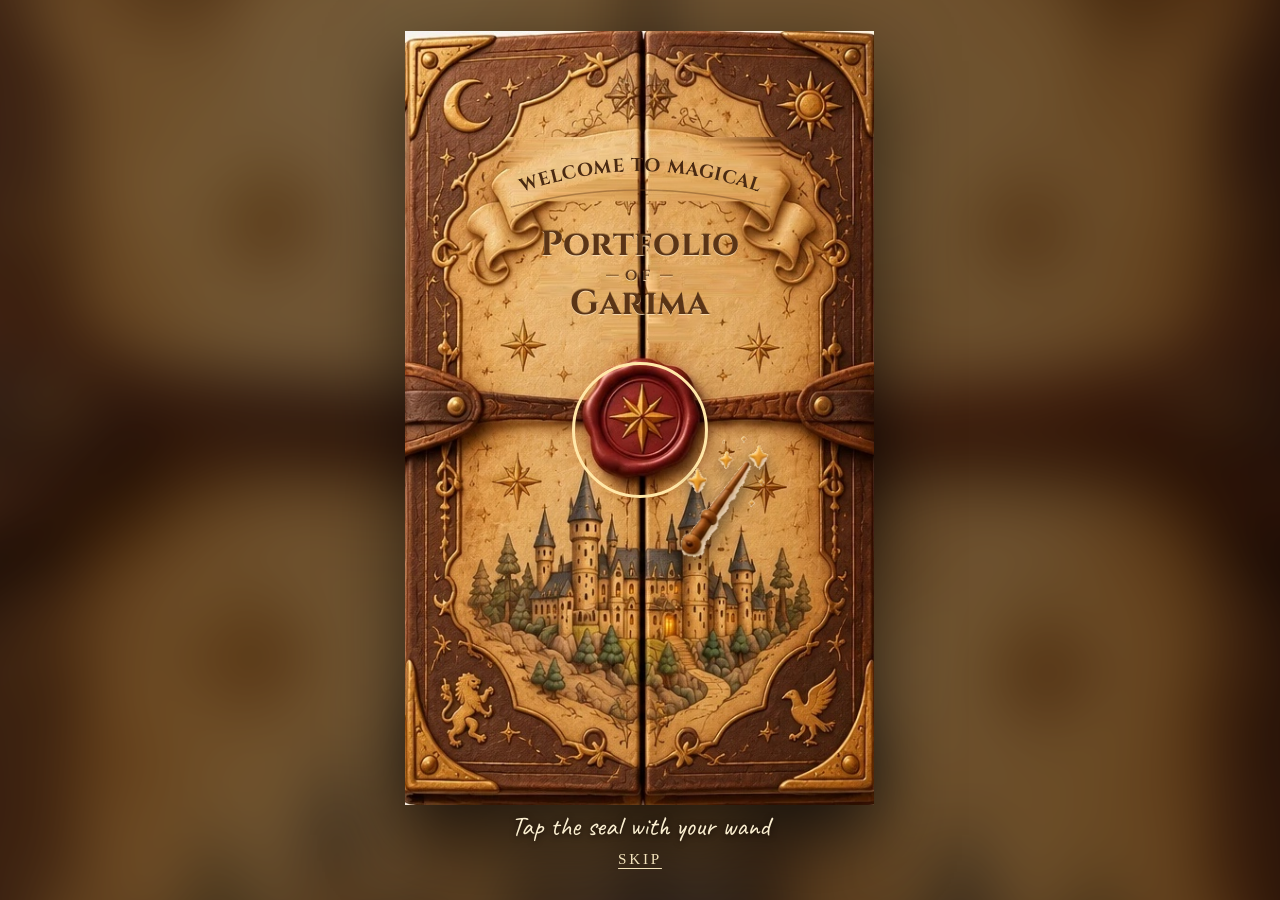
==== commit d0019c08: "Contact: add X Co-Authored-By: Claude Sonnet 5.5 <noreply@anthropic.com>" ====
--- a/index.html
+++ b/index.html
@@ -14,8 +14,8 @@
 setTimeout(function(){if(!window.MA)document.documentElement.classList.remove('door-on')},5000)</script>
 <link rel="preconnect" href="https://fonts.googleapis.com"><link rel="preconnect" href="https://fonts.gstatic.com" crossorigin>
 <link rel="stylesheet" href="https://fonts.googleapis.com/css2?family=Caveat:wght@400;600&family=Hanken+Grotesk:wght@400;500;600;700&family=Cinzel:wght@600;700&family=Cinzel+Decorative:wght@700&family=Cormorant+Garamond:ital,wght@0,500;0,600;0,700;1,500&family=IM+Fell+English&display=swap">
-<link rel="stylesheet" href="assets/css/academy.css?v=82"><link rel="stylesheet" href="assets/css/landing.css?v=82">
-<script src="assets/js/core.js?v=82" defer></script><script src="assets/js/landing.js?v=82" defer></script>
+<link rel="stylesheet" href="assets/css/academy.css?v=83"><link rel="stylesheet" href="assets/css/landing.css?v=83">
+<script src="assets/js/core.js?v=83" defer></script><script src="assets/js/landing.js?v=83" defer></script>
 </head>
 <body data-page="home">
 <header class="nav" id="top">
